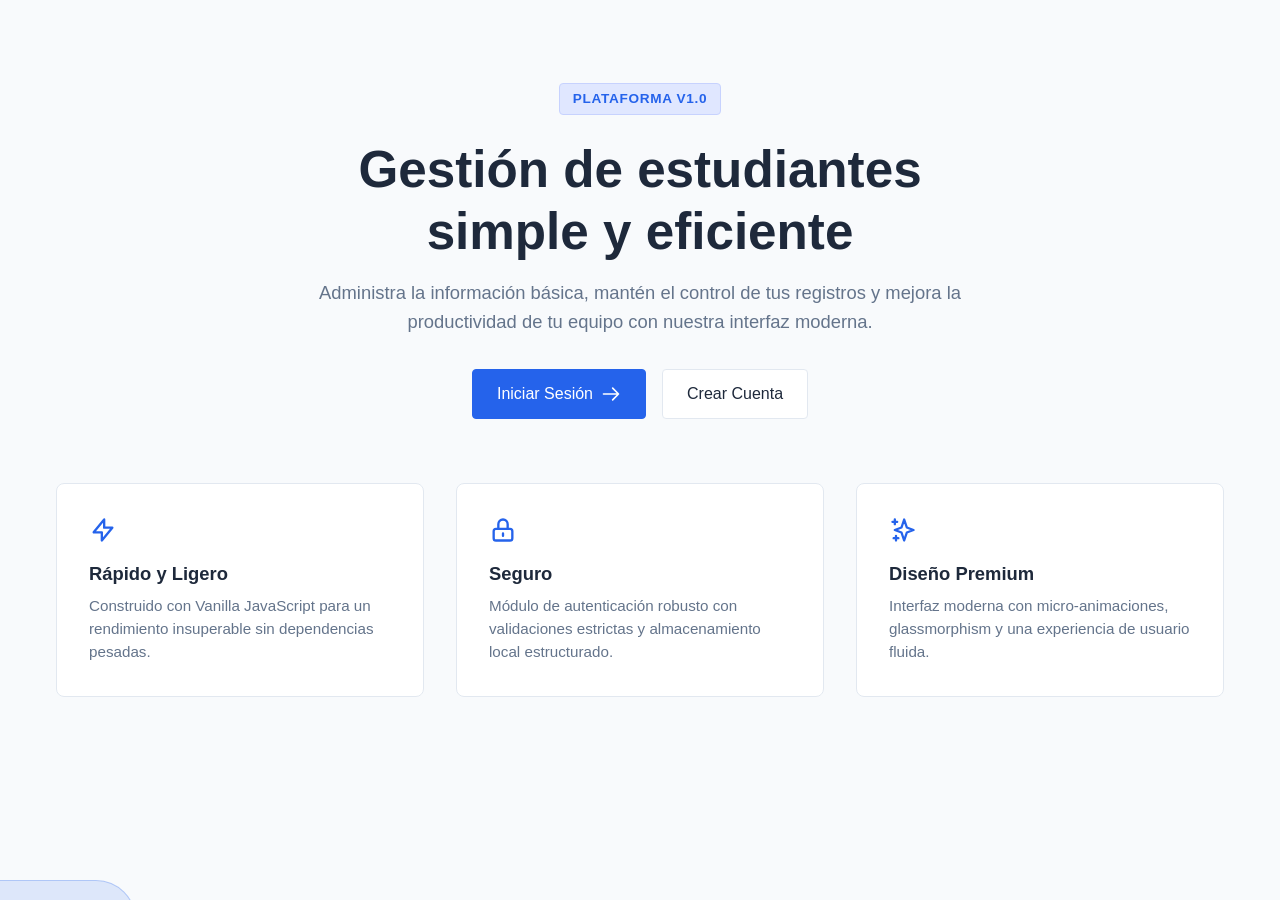
==== index.html @ 6defad06 "Creacion de pantalla de inicio..." ====
<!DOCTYPE html>
<html lang="es">
<head>
    <meta charset="UTF-8">
    <meta name="viewport" content="width=device-width, initial-scale=1.0">
    <meta name="description" content="Proyecto Educa - Plataforma moderna y rápida para la gestión de estudiantes.">
    <title>Proyecto Educa | Inicio</title>
    
    <!-- Fuentes de Google: Inter -->
    <link rel="preconnect" href="https://fonts.googleapis.com">
    <link rel="preconnect" href="https://fonts.gstatic.com" crossorigin>
    <link href="https://fonts.googleapis.com/css2?family=Inter:wght@400;500;700;800&display=swap" rel="stylesheet">
    
    <!-- Estilos Globales -->
    <link rel="stylesheet" href="assets/css/reset.css">
    <link rel="stylesheet" href="assets/css/variables.css">
    <link rel="stylesheet" href="assets/css/components.css">
    <link rel="stylesheet" href="assets/css/pages.css">
</head>
<body>
    <!-- Fondo animado de figuras flotantes -->
    <div class="floating-bg">
        <div class="shape shape-1"></div>
        <div class="shape shape-2"></div>
        <div class="shape shape-3"></div>
        <div class="shape shape-4"></div>
        <div class="shape shape-5"></div>
        <div class="shape shape-6"></div>
    </div>

    <!-- El Header será inyectado aquí por el componente de la Parte 4 -->
    <header id="header-container" class="glass-header"></header>
    
    <main class="main-content">
        <!-- Sección Principal (Hero) -->
        <section class="hero">
            <div class="hero-badge">Plataforma v1.0</div>
            <h1>Gestión de estudiantes<br><span>simple y eficiente</span></h1>
            <p>Administra la información básica, mantén el control de tus registros y mejora la productividad de tu equipo con nuestra interfaz moderna.</p>
            <div class="actions">
                <a href="src/pages/login.html" class="btn btn-primary btn-lg">
                    Iniciar Sesión
                    <svg width="20" height="20" fill="none" stroke="currentColor" viewBox="0 0 24 24"><path stroke-linecap="round" stroke-linejoin="round" stroke-width="2" d="M14 5l7 7m0 0l-7 7m7-7H3"></path></svg>
                </a>
                <a href="src/pages/registro.html" class="btn btn-secondary btn-lg">Crear Cuenta</a>
            </div>
        </section>

        <!-- Sección de Características -->
        <section class="features-grid">
            <div class="card feature-card">
                <div class="feature-icon">
                    <svg width="28" height="28" fill="none" stroke="currentColor" viewBox="0 0 24 24"><path stroke-linecap="round" stroke-linejoin="round" stroke-width="2" d="M13 10V3L4 14h7v7l9-11h-7z"></path></svg>
                </div>
                <h3>Rápido y Ligero</h3>
                <p>Construido con Vanilla JavaScript para un rendimiento insuperable sin dependencias pesadas.</p>
            </div>
            <div class="card feature-card">
                <div class="feature-icon">
                    <svg width="28" height="28" fill="none" stroke="currentColor" viewBox="0 0 24 24"><path stroke-linecap="round" stroke-linejoin="round" stroke-width="2" d="M12 15v2m-6 4h12a2 2 0 002-2v-6a2 2 0 00-2-2H6a2 2 0 00-2 2v6a2 2 0 002 2zm10-10V7a4 4 0 00-8 0v4h8z"></path></svg>
                </div>
                <h3>Seguro</h3>
                <p>Módulo de autenticación robusto con validaciones estrictas y almacenamiento local estructurado.</p>
            </div>
            <div class="card feature-card">
                <div class="feature-icon">
                    <svg width="28" height="28" fill="none" stroke="currentColor" viewBox="0 0 24 24"><path stroke-linecap="round" stroke-linejoin="round" stroke-width="2" d="M5 3v4M3 5h4M6 17v4m-2-2h4m5-16l2.286 6.857L21 12l-5.714 2.143L13 21l-2.286-6.857L5 12l5.714-2.143L13 3z"></path></svg>
                </div>
                <h3>Diseño Premium</h3>
                <p>Interfaz moderna con micro-animaciones, glassmorphism y una experiencia de usuario fluida.</p>
            </div>
        </section>
    </main>

    <!-- El Footer será inyectado aquí por el componente de la Parte 4 -->
    <footer id="footer-container"></footer>

    <!-- Script Principal (Módulo ES6) -->
    <script type="module" src="src/main.js"></script>
</body>
</html>
---- assets/css/variables.css ----
/* variables.css - Sistema de diseño (Equilibrio: Profesional, elegante y sobrio) */
:root {
    /* Paleta corporativa moderna (Azul Rey y Verde Esmeralda Suave) */
    --color-primary: #2563EB;         /* Azul web clásico y elegante (True Blue) */
    --color-primary-hover: #1D4ED8;   /* Azul más profundo al pasar el cursor */
    --color-secondary: #0F766E;       /* Verde azulado (Teal) muy profesional */
    --color-secondary-hover: #115E59; 
    
    /* Fondos y textos limpios (Gris Pizarra / Slate) */
    --color-bg: #F8FAFC;              /* Blanco roto con un levísimo tono fresco */
    --color-bg-card: #FFFFFF;         /* Blanco puro para las tarjetas */
    --color-text-main: #1E293B;       /* Casi negro, para una lectura muy suave */
    --color-text-muted: #64748B;      /* Gris intermedio para textos secundarios */
    --color-border: #E2E8F0;          /* Gris claro para divisores sutiles */
    
    /* Tipografía nativa del sistema (Se ve hermosa en Windows/Mac sin cargar fuentes externas) */
    --font-family-main: -apple-system, BlinkMacSystemFont, "Segoe UI", Roboto, Helvetica, Arial, sans-serif;
    
    /* Espaciado estructurado */
    --spacing-xs: 0.25rem;
    --spacing-sm: 0.5rem;
    --spacing-md: 1rem;
    --spacing-lg: 1.5rem;
    --spacing-xl: 2rem;
    
    /* Bordes estéticos pero sin excesos */
    --border-radius-sm: 0.25rem;
    --border-radius-md: 0.5rem;
    --border-radius-lg: 0.5rem;
    
    /* Sombras suaves y realistas (sin efecto de "brillo") */
    --shadow-sm: 0 1px 2px 0 rgba(0, 0, 0, 0.05);
    --shadow-md: 0 4px 6px -1px rgba(0, 0, 0, 0.05), 0 2px 4px -1px rgba(0, 0, 0, 0.03);
    --shadow-lg: 0 10px 15px -3px rgba(0, 0, 0, 0.05), 0 4px 6px -2px rgba(0, 0, 0, 0.02);
    
    /* Transiciones naturales */
    --transition-fast: 0.2s ease-in-out;
}
---- assets/css/components.css ----
/* components.css - Clases reutilizables corporativas y profesionales */
body {
    font-family: var(--font-family-main);
    background-color: var(--color-bg);
    color: var(--color-text-main);
}

/* Botones profesionales, sin escalas ni animaciones exageradas */
.btn {
    display: inline-flex;
    align-items: center;
    justify-content: center;
    padding: var(--spacing-sm) var(--spacing-lg);
    border-radius: var(--border-radius-sm);
    font-weight: 500;
    text-decoration: none;
    cursor: pointer;
    transition: background-color 0.2s ease, border-color 0.2s ease;
    border: 1px solid transparent;
}

.btn-primary {
    background-color: var(--color-primary);
    color: white;
    border-color: var(--color-primary);
}

.btn-primary:hover {
    background-color: var(--color-primary-hover);
    border-color: var(--color-primary-hover);
}

.btn-secondary {
    background-color: #FFFFFF;
    color: var(--color-text-main);
    border-color: var(--color-border);
}

.btn-secondary:hover {
    background-color: #F3F4F6;
    border-color: #D1D5DB;
}

/* Tarjetas corporativas */
.card {
    background-color: var(--color-bg-card);
    border-radius: var(--border-radius-md);
    padding: var(--spacing-xl);
    border: 1px solid var(--color-border);
}

/* Formularios genéricos */
.form-group {
    margin-bottom: var(--spacing-md);
}

.form-group label {
    display: block;
    margin-bottom: var(--spacing-xs);
    font-weight: 500;
    color: var(--color-text-main);
    font-size: 0.9rem;
}

.form-control {
    width: 100%;
    padding: var(--spacing-sm) var(--spacing-md);
    border: 1px solid var(--color-border);
    border-radius: var(--border-radius-sm);
    outline: none;
    transition: border-color 0.2s ease;
    background-color: #FFFFFF;
}

.form-control:focus {
    border-color: var(--color-primary);
}
---- assets/css/pages.css ----
/* pages.css - Estilos corporativos y limpios para las vistas (Landing Page) */

body {
    background-color: var(--color-bg);
    position: relative;
}

.main-content {
    min-height: calc(100vh - 120px);
    display: flex;
    flex-direction: column;
    align-items: center;
    justify-content: center;
    padding: calc(var(--spacing-xl) * 2) var(--spacing-md);
    max-width: 1200px;
    margin: 0 auto;
}

/* --- HERO SECTION --- */
.hero {
    text-align: center;
    max-width: 800px;
    margin-bottom: calc(var(--spacing-xl) * 2);
}

.hero-badge {
    display: inline-block;
    background: #E0E7FF;
    color: var(--color-primary);
    padding: 0.3rem 0.8rem;
    border-radius: 4px;
    font-size: 0.85rem;
    font-weight: 600;
    margin-bottom: var(--spacing-lg);
    border: 1px solid #C7D2FE;
    text-transform: uppercase;
    letter-spacing: 0.05em;
}

.hero h1 {
    font-size: clamp(2rem, 4vw, 3.5rem);
    font-weight: 700;
    line-height: 1.2;
    margin-bottom: var(--spacing-md);
    color: var(--color-text-main);
}

.hero p {
    font-size: 1.15rem;
    color: var(--color-text-muted);
    margin-bottom: var(--spacing-xl);
    max-width: 650px;
    margin-left: auto;
    margin-right: auto;
    line-height: 1.6;
}

.hero .actions {
    display: flex;
    gap: var(--spacing-md);
    justify-content: center;
    flex-wrap: wrap;
}

.btn-lg {
    padding: 0.75rem 1.5rem;
    font-size: 1rem;
    gap: 0.5rem;
}

/* --- FEATURES GRID --- */
.features-grid {
    display: grid;
    grid-template-columns: repeat(auto-fit, minmax(300px, 1fr));
    gap: var(--spacing-xl);
    width: 100%;
}

.feature-card {
    background: #FFFFFF;
    border: 1px solid var(--color-border);
    text-align: left;
    box-shadow: none; /* Diseño plano y profesional */
}

.feature-icon {
    margin-bottom: var(--spacing-md);
    color: var(--color-primary);
    display: inline-flex;
}

.feature-card h3 {
    font-size: 1.15rem;
    margin-bottom: var(--spacing-sm);
    color: var(--color-text-main);
    font-weight: 600;
}

.feature-card p {
    color: var(--color-text-muted);
    font-size: 0.95rem;
    line-height: 1.5;
}

/* --- ANIMACIÓN DE FONDO (Figuras flotantes) --- */
.floating-bg {
    position: fixed;
    top: 0;
    left: 0;
    width: 100vw;
    height: 100vh;
    overflow: hidden;
    z-index: -1;
    pointer-events: none; /* Para que no bloqueen los clics */
}

.shape {
    position: absolute;
    background: rgba(37, 99, 235, 0.15); /* Azul primario con más opacidad */
    border: 1px solid rgba(37, 99, 235, 0.25);
    border-radius: 20%;
    animation: float 15s infinite linear;
    bottom: -20vh; /* Empiezan desde abajo */
}

.shape-1 {
    width: 80px; height: 80px;
    left: 10%;
    animation-duration: 20s;
    animation-delay: -2s;
}
.shape-2 {
    width: 150px; height: 150px;
    left: 70%;
    border-radius: 50%;
    animation-duration: 25s;
    background: rgba(15, 118, 110, 0.15); /* Verde secundario más visible */
    border-color: rgba(15, 118, 110, 0.25);
    animation-delay: -10s;
}
.shape-3 {
    width: 60px; height: 60px;
    left: 40%;
    animation-duration: 18s;
    animation-delay: -15s;
}
.shape-4 {
    width: 120px; height: 120px;
    left: 85%;
    border-radius: 50%;
    animation-duration: 30s;
    animation-delay: -5s;
}
.shape-5 {
    width: 40px; height: 40px;
    left: 20%;
    animation-duration: 22s;
    animation-delay: -12s;
}
.shape-6 {
    width: 200px; height: 200px;
    left: -5%;
    background: rgba(37, 99, 235, 0.12);
    animation-duration: 35s;
    animation-delay: -20s;
}

@keyframes float {
    0% {
        transform: translateY(0) rotate(0deg);
        opacity: 0;
    }
    10% {
        opacity: 1;
    }
    90% {
        opacity: 1;
    }
    100% {
        transform: translateY(-120vh) rotate(360deg);
        opacity: 0;
    }
}
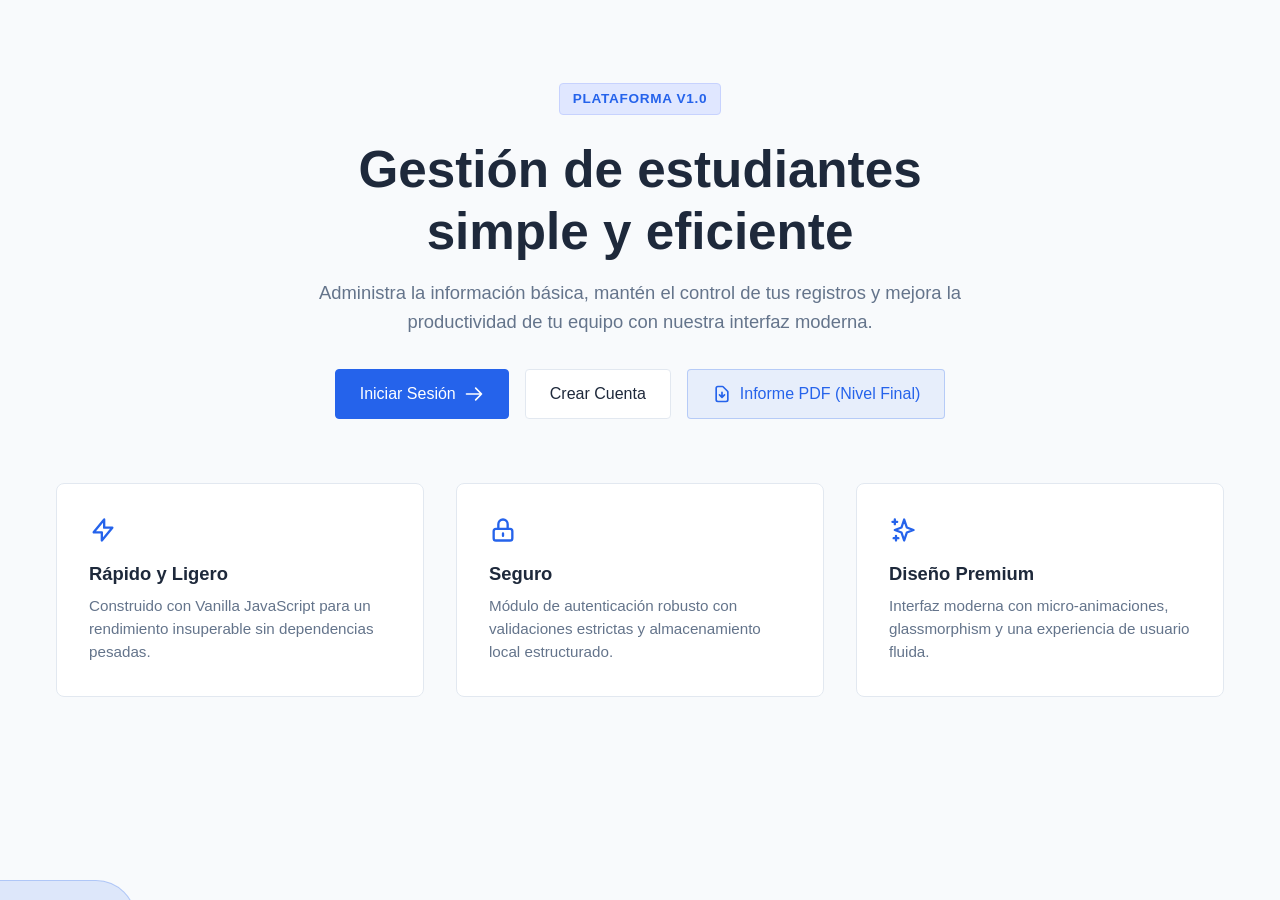
==== commit 8d1ee9e9: "feat: colocar PDF en raiz del repo y destacar informe en README e index" ====
--- a/index.html
+++ b/index.html
@@ -43,6 +43,10 @@
                     <svg width="20" height="20" fill="none" stroke="currentColor" viewBox="0 0 24 24"><path stroke-linecap="round" stroke-linejoin="round" stroke-width="2" d="M14 5l7 7m0 0l-7 7m7-7H3"></path></svg>
                 </a>
                 <a href="src/pages/registro.html" class="btn btn-secondary btn-lg">Crear Cuenta</a>
+                <a href="Analisis_del_Proyecto_Git.pdf" download class="btn btn-secondary btn-lg" style="background: rgba(37, 99, 235, 0.08); border-color: rgba(37, 99, 235, 0.25); color: var(--color-primary);" title="Descargar Informe Técnico en PDF">
+                    <svg width="20" height="20" fill="none" stroke="currentColor" viewBox="0 0 24 24"><path stroke-linecap="round" stroke-linejoin="round" stroke-width="2" d="M12 10v6m0 0l-3-3m3 3l3-3m2 8H7a2 2 0 01-2-2V5a2 2 0 012-2h5.586a1 1 0 01.707.293l5.414 5.414a1 1 0 01.293.707V19a2 2 0 01-2 2z"></path></svg>
+                    Informe PDF (Nivel Final)
+                </a>
             </div>
         </section>
 
